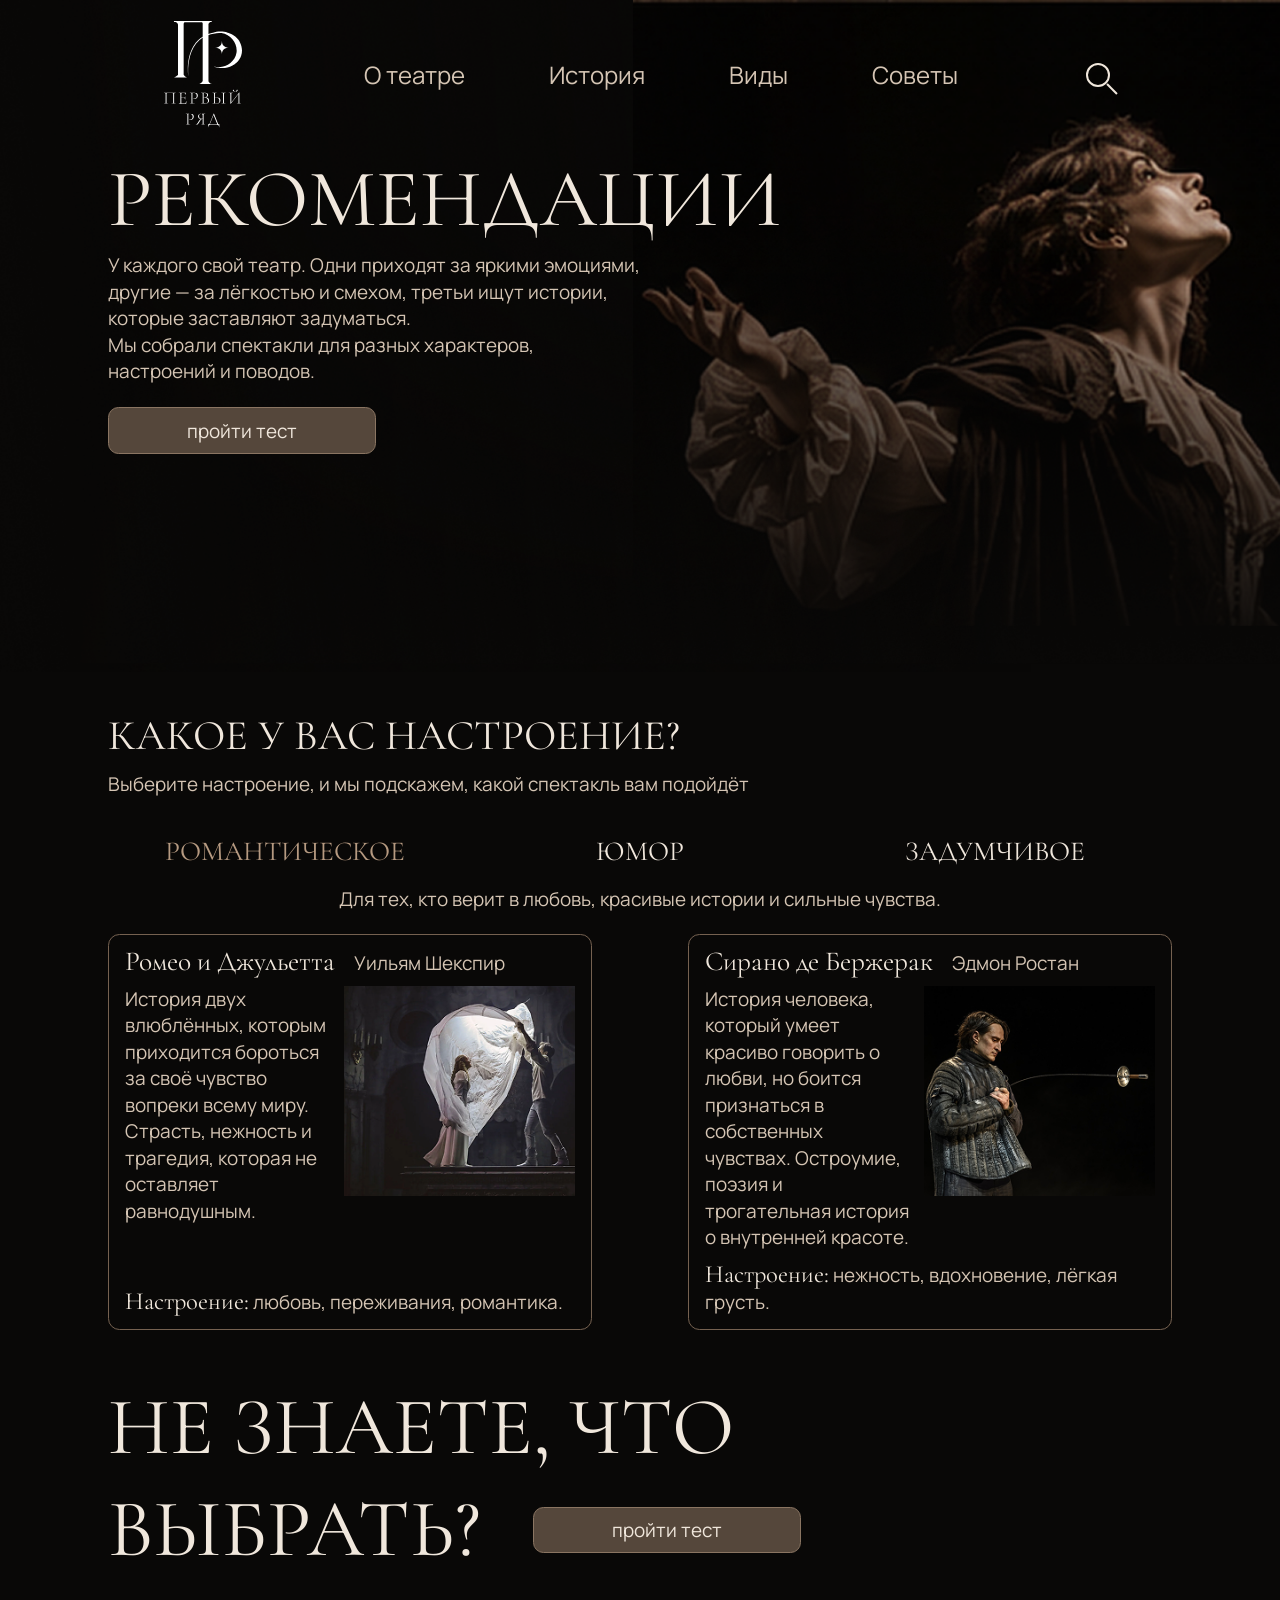
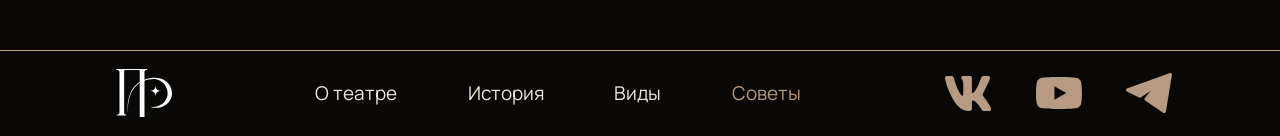
==== recommendations.html @ abefe56b "Первый коммит" ====
<!DOCTYPE html>
<html lang="ru">
<head>
    <meta charset="UTF-8">
    <meta name="viewport" content="width=device-width, initial-scale=1">
    <title>Рекомендации — Первый ряд</title>
    <link rel="stylesheet" href="style.css">
</head>
<body class="recommendations">
    <header class="header">
        <div class="container">

            <a href="index.html">
                <img src="images/logo.svg" alt="Первый ряд" class="logo">
            </a>

            <nav class="nav" id="site-nav" aria-label="Основная навигация">
                <a href="index.html#about">О театре</a>
                <a href="index.html#history">История</a>
                <a href="index.html#types">Виды</a>
                <a href="recommendations.html">Советы</a>
            </nav>

            <button class="search" type="button" aria-label="Поиск">
                <span class="search-icon"></span>
            </button>

        </div>
    </header>

    <main>
        <section class="rec-hero">
            <div class="rec-container">
                <h1>Рекомендации</h1>
                <p>У каждого свой театр. Одни приходят за яркими эмоциями, другие — за лёгкостью и смехом, третьи ищут истории, которые заставляют задуматься.<br>Мы собрали спектакли для разных характеров, настроений и поводов.</p>
                <span class="rec-button">пройти тест</span>
            </div>
        </section>

        <section class="rec-container rec-mood" id="mood">
            <h2>Какое у вас настроение?</h2>
            <p>Выберите настроение, и мы подскажем, какой спектакль вам подойдёт</p>
            <div class="rec-mood-buttons" role="group" aria-label="Настроение">
                <label>
                    <input class="rec-mood-input" type="radio" name="mood" id="mood-romance" checked>
                    <span>Романтическое</span>
                </label>
                <label>
                    <input class="rec-mood-input" type="radio" name="mood" id="mood-humor">
                    <span>Юмор</span>
                </label>
                <label>
                    <input class="rec-mood-input" type="radio" name="mood" id="mood-thoughtful">
                    <span>Задумчивое</span>
                </label>
            </div>
            <div class="rec-mood-panel" id="panel-romance">
                <p class="rec-mood-description">Для тех, кто верит в любовь, красивые истории и сильные чувства.</p>
                <div class="rec-cards">
                    <article class="rec-card">
                        <header><h3>Ромео и Джульетта</h3><span class="rec-author">Уильям Шекспир</span></header>
                        <div class="rec-card-body">
                            <p>История двух влюблённых, которым приходится бороться за своё чувство вопреки всему миру. Страсть, нежность и трагедия, которая не оставляет равнодушным.</p>
                            <img src="images/1.png" alt="">
                        </div>
                        <p class="rec-card-mood"><strong>Настроение:</strong> любовь, переживания, романтика.</p>
                    </article>
                    <article class="rec-card">
                        <header><h3>Сирано де Бержерак</h3><span class="rec-author">Эдмон Ростан</span></header>
                        <div class="rec-card-body">
                            <p>История человека, который умеет красиво говорить о любви, но боится признаться в собственных чувствах. Остроумие, поэзия и трогательная история о внутренней красоте.</p>
                            <img src="images/2.png" alt="">
                        </div>
                        <p class="rec-card-mood"><strong>Настроение:</strong> нежность, вдохновение, лёгкая грусть.</p>
                    </article>
                </div>
            </div>
            <div class="rec-mood-panel" id="panel-humor">
                <p class="rec-mood-description">Для тех, кто хочет от души посмеяться и провести лёгкий вечер.</p>
                <div class="rec-cards">
                    <article class="rec-card">
                        <header><h3>Ревизор</h3><span class="rec-author">Николай Гоголь</span></header>
                        <div class="rec-card-body">
                            <p>Городские чиновники принимают случайного гостя за важного проверяющего. Попытки скрыть беспорядок только добавляют путаницы.</p>
                            <img src="images/3.png" alt="">
                        </div>
                        <p class="rec-card-mood"><strong>Настроение:</strong> сатира, суета, веселье.</p>
                    </article>
                    <article class="rec-card">
                        <header><h3>Слуга двух господ</h3><span class="rec-author">Карло Гольдони</span></header>
                        <div class="rec-card-body">
                            <p>Находчивый Труффальдино нанимается сразу к двум хозяевам и делает всё, чтобы они об этом не узнали.</p>
                            <img src="images/4.png" alt="">
                        </div>
                        <p class="rec-card-mood"><strong>Настроение:</strong> лёгкость, азарт, смех.</p>
                    </article>
                </div>
            </div>
            <div class="rec-mood-panel" id="panel-thoughtful">
                <p class="rec-mood-description">Для тех, кому хочется подумать о выборе, переменах и времени.</p>
                <div class="rec-cards">
                    <article class="rec-card">
                        <header><h3>Вишнёвый сад</h3><span class="rec-author">Антон Чехов</span></header>
                        <div class="rec-card-body">
                            <p>Семья рискует потерять родовое имение. Пока одни держатся за воспоминания, другие уже строят планы на будущее.</p>
                            <img src="images/5.png" alt="">
                        </div>
                        <p class="rec-card-mood"><strong>Настроение:</strong> ностальгия, перемены, размышления.</p>
                    </article>
                    <article class="rec-card">
                        <header><h3>Гамлет</h3><span class="rec-author">Уильям Шекспир</span></header>
                        <div class="rec-card-body">
                            <p>Датский принц пытается разобраться в смерти отца и решить, как поступить с правдой, которая меняет его жизнь.</p>
                            <img src="images/6.png" alt="">
                        </div>
                        <p class="rec-card-mood"><strong>Настроение:</strong> сомнение, напряжение, размышления.</p>
                    </article>
                </div>
            </div>
        </section>

        <section class="rec-container rec-cta">
            <h2>Не знаете, что<br> выбрать?</h2>
            <p>Расскажите нам о своём настроении, а мы поможем найти спектакль, который сделает ваш вечер особенным.</p>
            <span class="rec-button">пройти тест</span>
        </section>
    </main>

    <footer class="rec-footer">
        <div class="rec-container">
            <a href="index.html" class="rec-footer-logo"><img src="images/logo.svg" alt="Первый ряд"></a>
            <nav class="rec-nav" aria-label="Навигация в подвале">
                <a href="index.html#about">О театре</a>
                <a href="index.html#history">История</a>
                <a href="index.html#types">Виды</a>
                <a href="recommendations.html" aria-current="page">Советы</a>
            </nav>
            <div class="rec-socials">
                <a href="https://telegram.org/"><img src="images/telegram.svg" alt="Telegram"></a>
                <a href="https://vk.com/"><img src="images/vk.svg" alt="ВКонтакте"></a>
                <a href="https://youtube.com/"><img src="images/youtube.svg" alt="YouTube"></a>
            </div>
        </div>
    </footer>
</body>
</html>
---- style.css ----
@font-face {
    font-family: "Cormorant Garamond";
    src: url("fonts/CormorantGaramond-Regular.ttf");
    font-weight: 400;
}

@font-face {
    font-family: "Manrope";
    src: url("fonts/Manrope-Regular.ttf");
    font-weight: 300;
}

@font-face {
    font-family: "Manrope";
    src: url("fonts/Manrope-Regular.ttf");
    font-weight: 400;
}




:root {
    /* Цвета */
    --color-bg: #090807;
    --color-surface: #191512;
    --color-heading: #F0E7DC;
    --color-text: #D5C5B4;
    --color-muted: #B69A81;
    --color-border: #543729;
    --color-accent: #89634B;

    /* Шрифты */
    --font-heading: "Cormorant Garamond", serif;
    --font-main: "Manrope", sans-serif;
    --font-link: "Inter", sans-serif;

    /* Размеры текста */
    --font-size-hero: 96px;
    --font-size-heading: 48px;
    --font-size-text: 20px;
    --font-size-card: 16px;

    /* Отступы */
    --container-padding: 120px;
    --pacing-xs: 8px;
    --pacing-sm: 16px;
    --pacing-md: 24px;
    --pacing-lg: 32px;
    --pacing-xl: 48px;

    /* Скругления */
    --radius-button: 12px;
    --radius-card: 40px;
}




* {
    box-sizing: border-box;
}

body {
    margin: 0;
    padding-top: 11px;

    background-color: var(--color-bg);

    background-image: linear-gradient(
        to bottom,
        transparent 30%,
        var(--color-bg) 100%
    ), url("images/theatre.png");

    background-size: 100% 850px, 100% auto;
    background-position: center top;
    background-repeat: no-repeat;

    color: var(--color-text);
    font-family: var(--font-main);
    font-size: var(--font-size-text);
    font-weight: 300;
}

h1, h2, h3 {
    font-family: var(--font-heading);
    font-weight: 400;
    color: var(--color-heading);
    margin: 0;
}

h1 {
    font-size: var(--font-size-hero);
}

h2 {
    font-size: var(--font-size-heading);
    line-height: 1.1;
}

p {
    margin: 0;
    line-height: 1.4;
}

.container {
    max-width: 1440px;
    margin: 0 auto;
    padding-left: var(--container-padding);
    padding-right: var(--container-padding);
}



.header {
    max-width: 1172px;
    margin: 0 auto;
    padding: 10px 0;
    border-radius: 40px;
}

.header .container {
    display: flex;
    align-items: center;
    justify-content: space-between;
    padding: 0 110px;
    gap: 16px;
}

.logo {
    display: block;
    width: 78px;
    height: auto;
}




.nav {
    display: flex;
    align-items: center;
    gap: 84px;
}

.nav a {
    font-size: 24px;
    font-weight: 400;
    color: var(--color-text);
    text-decoration: none;
    transition: color 0.3s;
}

.nav a:hover {
    color: var(--color-muted);
}



.search {
    display: flex;
    align-items: center;
    justify-content: center;

    width: 36px;
    height: 36px;

    background: none;
    border: none;
    padding: 0;
    cursor: pointer;
}

.search-icon {
    display: block;
    width: 24px;
    height: 24px;
    border: 2px solid var(--color-heading);
    border-radius: 50%;
}

.search-icon::after {
    content: "";
    display: block;
    width: 14px;
    height: 2px;
    background-color: var(--color-heading);
    transform: translate(17px, 23px) rotate(45deg);
}




.hero-content {
    padding-top: 60px;
    padding-bottom: var(--pacing-xl);
}

.hero-content .container {
    display: flex;
    align-items: flex-start;
    justify-content: space-between;
    gap: 40px;
}



.hero-left {
    width: 55%;
}

.hero-left h1 {
    line-height: 1;
}

.hero-bottom {
    display: flex;
    align-items: center;
    gap: 20px;
}

.hero-title {
    font-family: var(--font-heading);
    font-size: var(--font-size-hero);
    color: var(--color-heading);
    font-weight: 400;
    line-height: 0.9;
}

.hero-bottom p {
    flex-shrink: 0;
}

.hero-bottom .btn {
    margin-left: 30px;
}




.hero-right,
.about-text {
    width: 41%;
    flex-shrink: 0;
}

.hero-right h2 {
    margin-bottom: var(--pacing-xs);
}


.btn {
    display: inline-flex;
    align-items: center;
    justify-content: center;

    width: 225px;
    height: 54px;
    flex-shrink: 0;

    background-color: rgba(182, 154, 129, 0.4);
    border: 1px solid var(--color-muted);
    border-radius: var(--radius-button);

    color: var(--color-heading);
    text-decoration: none;
    font-size: var(--font-size-text);

    transition: background-color 0.3s;
}

.btn:hover {
    background-color: var(--color-accent);
}



.about .container,
.importance .container {
    display: flex;
    align-items: center;
    justify-content: space-between;
    gap: 60px;
}

.about-text h2,
.importance-text h2 {
    margin-bottom: var(--pacing-sm);
}




.about {
    padding-bottom: var(--pacing-lg);
}

.about-img {
    display: block;
    width: 45%;
    height: auto;
}



.importance {
    padding-top: var(--pacing-xl);
    padding-bottom: var(--pacing-xl);
}

.importance-text {
    width: 50%;
}

.importance-img {
    display: block;
    width: 40%;
    height: auto;
}
.about .container,
.importance .container,
.history .container {
    display: flex;
    align-items: center;
    justify-content: space-between;
    gap: 60px;
}


.history {
    padding: var(--pacing-xl) 0;
}


.history-text {
    width: 41%;
}

.history-text h2,
.history-text p {
    margin-bottom: var(--pacing-sm);
}
/* Виды театра */

.types {
    padding: var(--pacing-xl) 0;
}

.types h2 {
    margin-bottom: var(--pacing-xl);
}

.types-cards {
    display: flex;
    flex-wrap: wrap;
    justify-content: space-between;
    row-gap: 40px;
}

.type-card {
    width: 46%;
    padding: 24px;
    border: 1px solid var(--color-muted);
    border-radius: var(--radius-card);
}

.type-card h3 {
    font-size: 40px;
    text-align: center;
    margin-bottom: var(--pacing-md);
}

.type-content {
    display: flex;
    justify-content: space-between;
    align-items: flex-start;
    gap: 16px;
}

.type-content p {
    width: 58%;
    font-size: var(--font-size-card);
}

.type-content img {
    width: 40%;
    height: auto;
}
/* Подвал сайта */

.footer {
    border-top: 1px solid var(--color-muted);
    padding: var(--pacing-md) 0;
}

.footer .container {
    display: flex;
    align-items: center;
    justify-content: space-between;
}

.footer-logo {
    width: 60px;
}

.footer-nav,
.socials {
    display: flex;
    align-items: center;
    gap: 40px;
}

.footer-nav a {
    color: var(--color-text);
    text-decoration: none;
    font-size: 24px;
}

.footer-nav a:hover {
    color: var(--color-muted);
}

.socials img {
    width: 44px;
    height: auto;
}

.recommendations {
    --rec-gutter: clamp(22px, 8.4vw, 120px);
    --rec-copy: clamp(10px, 1.48vw, 19px);
    background: var(--color-bg) url("images/recommendations-hero.png") center top / 100% auto no-repeat;
    font-size: var(--rec-copy);
}

.rec-container {
    width: min(100% - 2 * var(--rec-gutter), 1200px);
    margin-inline: auto;
}

.rec-footer .rec-container {
    display: flex;
    align-items: center;
    justify-content: space-between;
    gap: 18px;
}

.rec-nav,
.rec-socials {
    display: flex;
    align-items: center;
    gap: clamp(15px, 5.5vw, 78px);
}

.rec-nav a {
    color: var(--color-heading);
    text-decoration: none;
}

.rec-nav a:hover,
.rec-nav a[aria-current] {
    color: var(--color-muted);
}

.rec-socials {
    gap: clamp(14px, 3.5vw, 50px);
}

.rec-socials img {
    display: block;
    width: clamp(20px, 3.6vw, 48px);
}

.rec-hero {
    min-height: clamp(290px, 44vw, 630px);
    padding-block: clamp(6px, 1.4vw, 20px) 40px;
}

.rec-hero h1,
.rec-cta h2 {
    font-size: clamp(31px, 6.35vw, 92px);
    line-height: 1.08;
    text-transform: uppercase;
}

.rec-hero p {
    max-width: 50%;
    margin-block: .45em 1.2em;
}

.rec-button {
    display: inline-flex;
    justify-content: center;
    min-width: clamp(138px, 21vw, 295px);
    padding: .48em 1.2em;
    color: var(--color-heading);
    font: inherit;
    background: #55473b;
    border: 1px solid #8a7562;
    border-radius: .55em;
}

.rec-mood {
    padding-top: .6em;
    scroll-margin: 1rem;
}

.rec-mood h2 {
    margin-bottom: .28em;
    font-size: clamp(23px, 3.3vw, 48px);
    text-transform: uppercase;
}

.rec-mood-buttons {
    display: grid;
    grid-template-columns: repeat(3, 1fr);
    margin-block: 1.65em .55em;
}

.rec-mood-input {
    position: absolute;
    inset: 0;
    width: 100%;
    height: 100%;
    margin: 0;
    opacity: 0;
    cursor: pointer;
}

.rec-mood-buttons label {
    position: relative;
    padding: .25em 0;
    color: var(--color-heading);
    font: 400 clamp(12px, 2.15vw, 31px) var(--font-heading);
    text-align: center;
    text-transform: uppercase;
    cursor: pointer;
}

.rec-mood-buttons label:hover,
.rec-mood-input:checked + span {
    color: var(--color-muted);
}

.rec-mood-buttons label:has(:focus-visible) {
    outline: 2px solid var(--color-muted);
}

.rec-mood-panel {
    display: none;
}

.rec-mood:has(#mood-romance:checked) #panel-romance,
.rec-mood:has(#mood-humor:checked) #panel-humor,
.rec-mood:has(#mood-thoughtful:checked) #panel-thoughtful {
    display: block;
}

.rec-mood-description {
    margin-bottom: 1.15em;
    text-align: center;
}

.rec-cards {
    display: grid;
    grid-template-columns: repeat(2, minmax(0, 1fr));
    gap: 9%;
}

.rec-card {
    display: grid;
    grid-template-rows: auto 1fr auto;
    gap: .45em;
    padding: .7em .85em;
    border: 1px solid #756150;
    border-radius: .6em;
}

.rec-card header {
    display: flex;
    flex-wrap: wrap;
    align-items: baseline;
    gap: 0 1em;
}

.rec-card h3 {
    font-size: 1.45em;
    line-height: 1.05;
}

.rec-card-body {
    display: grid;
    grid-template-columns: .9fr 1fr;
    gap: .6em;
}

.rec-card-body img {
    width: 100%;
    aspect-ratio: 1.1;
    object-fit: cover;
}

.rec-card-mood strong {
    font: 400 1.3em var(--font-heading);
    color: var(--color-heading);
}

.rec-cta {
    display: grid;
    grid-template-columns: 36% 1fr;
    grid-template-rows: repeat(2, 1fr);
    column-gap: 2.2em;
    padding-block: 2.5em 3.65em;
}

.rec-cta h2 {
    grid-column: 1 / -1;
    grid-row: 1 / 3;
    line-height: 1.25;
}

.rec-cta .rec-button {
    grid-column: 2;
    grid-row: 2;
    align-self: center;
    justify-self: start;
}

.rec-footer {
    padding-block: 1em;
    border-top: 1px solid var(--color-muted);
}

.rec-footer-logo {
    display: block;
    width: clamp(32px, 5vw, 70px);
    height: clamp(24px, 3.7vw, 52px);
    overflow: hidden;
}

.rec-footer-logo img {
    width: 100%;
    display: block;
}

.home-cta,
.rec-cta p {
    display: none;
}

@media (max-width: 1199px) {
    :root {
        --container-padding: 40px;
        --font-size-hero: 76px;
        --font-size-heading: 34px;
        --font-size-text: 16px;
        --font-size-card: 14px;
        --radius-card: 20px;
    }

    body {
        padding-top: 0;
        background-size: 100% 620px, auto 620px;
    }

    p {
        line-height: 1.5;
    }

    .header {
        padding: 0;
    }

    .header .container {
        min-height: 90px;
        padding-inline: var(--container-padding);
        gap: 20px;
    }

    .logo {
        width: 54px;
    }

    .nav {
        gap: clamp(18px, 4.5vw, 54px);
    }

    .nav a,
    .footer-nav a,
    .rec-nav a {
        font-size: 14px;
    }

    .search {
        flex: 0 0 36px;
    }

    .search-icon {
        width: 18px;
        height: 18px;
        border-width: 1px;
    }

    .search-icon::after {
        width: 10px;
        height: 1px;
        transform: translate(12px, 16px) rotate(45deg);
    }

    .hero-content {
        padding-block: 40px;
    }

    .hero-content .container,
    .hero-bottom {
        display: grid;
        gap: 32px;
    }

    .hero-bottom {
        gap: 8px;
    }

    .hero-bottom br {
        display: none;
    }

    .hero-bottom .btn {
        margin: 24px 0 0;
    }

    .hero-left,
    .hero-right,
    .about-text,
    .importance-text,
    .history-text {
        width: auto;
    }

    .hero-title {
        line-height: 1;
    }

    .btn {
        width: min(204px, 100%);
        height: 48px;
    }

    .about,
    .importance,
    .history,
    .types {
        padding-block: 28px;
    }

    .about {
        padding-top: 40px;
    }

    .about .container,
    .importance .container,
    .history .container {
        display: grid;
        grid-template-columns: minmax(0, 44fr) minmax(0, 52fr);
        align-items: start;
        gap: 24px;
    }

    .importance .container {
        grid-template-columns: repeat(2, minmax(0, 1fr));
        row-gap: 20px;
    }

    .importance-text {
        display: contents;
    }

    .importance-text h2 {
        grid-column: 1 / -1;
        margin: 0;
    }

    .about-img,
    .importance-img,
    .history-img {
        display: block;
        width: 100%;
    }

    .importance-img {
        aspect-ratio: 320 / 245;
        object-fit: cover;
    }

    .types h2 {
        margin-bottom: 24px;
    }

    .types-cards {
        display: grid;
        grid-template-columns: repeat(2, minmax(0, 1fr));
        gap: 24px;
    }

    .type-card {
        width: auto;
        padding: 20px;
    }

    .type-card h3 {
        font-size: 28px;
        text-align: left;
        margin-bottom: 16px;
    }

    .type-content {
        display: grid;
        gap: 16px;
    }

    .type-content p,
    .type-content img {
        width: 100%;
    }

    .type-content img {
        order: -1;
        aspect-ratio: 280 / 168;
        object-fit: cover;
    }

    .home-cta {
        display: block;
        padding-block: 48px;
    }

    .home-cta .container {
        display: grid;
        justify-items: start;
        gap: 24px;
    }

    .home-cta h2,
    .rec-cta h2 {
        font-size: 52px;
        line-height: 1.1;
    }

    .footer,
    .rec-footer {
        padding-block: 32px;
    }

    .footer .container,
    .rec-footer .rec-container {
        display: grid;
        grid-template-columns: auto 1fr;
        gap: 24px 12px;
    }

    .footer-logo,
    .rec-footer-logo {
        display: block;
        width: 36px;
        height: 36px;
        overflow: hidden;
    }

    .footer-nav,
    .rec-nav {
        grid-row: 2;
        grid-column: 1 / -1;
        justify-content: space-between;
        gap: 8px;
    }

    .socials,
    .rec-socials {
        justify-self: end;
        gap: 24px;
    }

    .socials img,
    .rec-socials img {
        display: block;
        width: 28px;
    }

    .recommendations {
        --rec-gutter: var(--container-padding);
        --rec-copy: 16px;
        --rec-background-height: clamp(460px, 71vw, 640px);
        background:
            linear-gradient(to bottom, transparent 56%, var(--color-bg)) center top / 100% var(--rec-background-height) no-repeat,
            linear-gradient(to right, var(--color-bg) 35%, transparent 82%) center top / 100% var(--rec-background-height) no-repeat,
            var(--color-bg) url("images/recommendations-hero-tablet.png") right top / auto var(--rec-background-height) no-repeat;
    }

    .rec-hero {
        min-height: calc(var(--rec-background-height) - 90px);
        padding-block: 40px 56px;
    }

    .rec-hero .rec-container {
        display: grid;
        justify-items: start;
        gap: 24px;
    }

    .rec-hero h1 {
        font-size: clamp(44px, 8vw, 60px);
    }

    .rec-hero p {
        max-width: min(52%, 390px);
        margin: 0;
    }

    .rec-button {
        align-items: center;
        justify-self: start;
        width: min(220px, 100%);
        min-height: 48px;
    }

    .rec-mood {
        padding-block: 40px;
    }

    .rec-mood h2 {
        margin-bottom: 24px;
        font-size: 36px;
    }

    .rec-mood-buttons {
        grid-template-columns: 1.25fr .65fr 1.15fr;
        gap: 12px;
        margin-block: 24px;
    }

    .rec-mood-buttons label {
        padding-bottom: 8px;
        border-bottom: 1px solid transparent;
        font-size: clamp(15px, 3.2vw, 24px);
    }

    .rec-mood-buttons label:has(:checked) {
        border-color: var(--color-muted);
    }

    .rec-mood-input:checked + span {
        color: var(--color-heading);
    }

    .rec-mood-description {
        margin-bottom: 24px;
        text-align: left;
        font-size: 14px;
    }

    .rec-cards {
        gap: 24px;
    }

    .rec-card {
        grid-template-rows: auto 1fr auto;
        gap: 12px;
        padding: 20px;
        border-radius: 16px;
    }

    .rec-card header,
    .rec-card-body {
        display: grid;
        grid-template-columns: minmax(0, 1fr);
        align-content: start;
        gap: 12px;
    }

    .rec-card h3 {
        font-size: 28px;
    }

    .rec-card-body img {
        order: -1;
        aspect-ratio: 280 / 226;
    }

    .rec-author,
    .rec-card-mood {
        font-size: 14px;
    }

    .rec-card-mood strong {
        font-size: 1em;
    }

    .rec-cta {
        display: flex;
        flex-direction: column;
        align-items: flex-start;
        gap: 24px;
        padding-block: 40px 48px;
    }

    .rec-cta br {
        display: none;
    }

    .rec-cta p {
        display: block;
    }

    .rec-cta .rec-button {
        align-self: flex-start;
    }
}

@media (max-width: 599px) {
    :root {
        --container-padding: 24px;
        --font-size-hero: 60px;
        --font-size-heading: 30px;
    }

    .header .container {
        min-height: 76px;
        padding-inline: clamp(12px, 4.5vw, 24px);
        gap: 8px;
    }

    .logo {
        width: clamp(34px, 10vw, 48px);
    }

    .nav {
        gap: clamp(7px, 2.3vw, 18px);
    }

    .nav a {
        font-size: clamp(11px, 3vw, 14px);
        white-space: nowrap;
    }

    .search {
        flex: 0 0 28px;
    }

    .importance-img {
        display: none;
    }

    .hero-content {
        padding-block: 24px;
    }

    .about {
        padding-top: 24px;
    }

    .about .container,
    .importance .container,
    .history .container,
    .types-cards,
    .rec-cards {
        grid-template-columns: minmax(0, 1fr);
    }

    .about-img {
        aspect-ratio: 345 / 198;
        object-fit: contain;
    }

    .home-cta h2,
    .rec-cta h2 {
        font-size: clamp(36px, 10vw, 44px);
    }

    .footer,
    .rec-footer {
        padding-block: 20px;
    }

    .socials,
    .rec-socials {
        gap: 20px;
    }

    .recommendations {
        --rec-background-height: 490px;
        background:
            linear-gradient(to bottom, transparent 28%, var(--color-bg) 100%) center top / 100% var(--rec-background-height) no-repeat,
            linear-gradient(90deg, rgb(9 8 7 / 78%), rgb(9 8 7 / 42%)) center top / 100% var(--rec-background-height) no-repeat,
            var(--color-bg) url("images/recommendations-hero-mobile.png") 66% top / auto var(--rec-background-height) no-repeat;
    }

    .rec-hero {
        min-height: calc(var(--rec-background-height) - 76px);
        padding-block: 32px 48px;
    }

    .rec-hero h1 {
        font-size: clamp(28px, 8.6vw, 42px);
    }

    .rec-hero p {
        max-width: 36ch;
    }

    .rec-mood h2 {
        font-size: 30px;
        max-width: 14ch;
    }

    .rec-mood-buttons {
        gap: 6px;
    }

    .rec-mood-buttons label {
        font-size: clamp(10px, 3.75vw, 17px);
    }
}
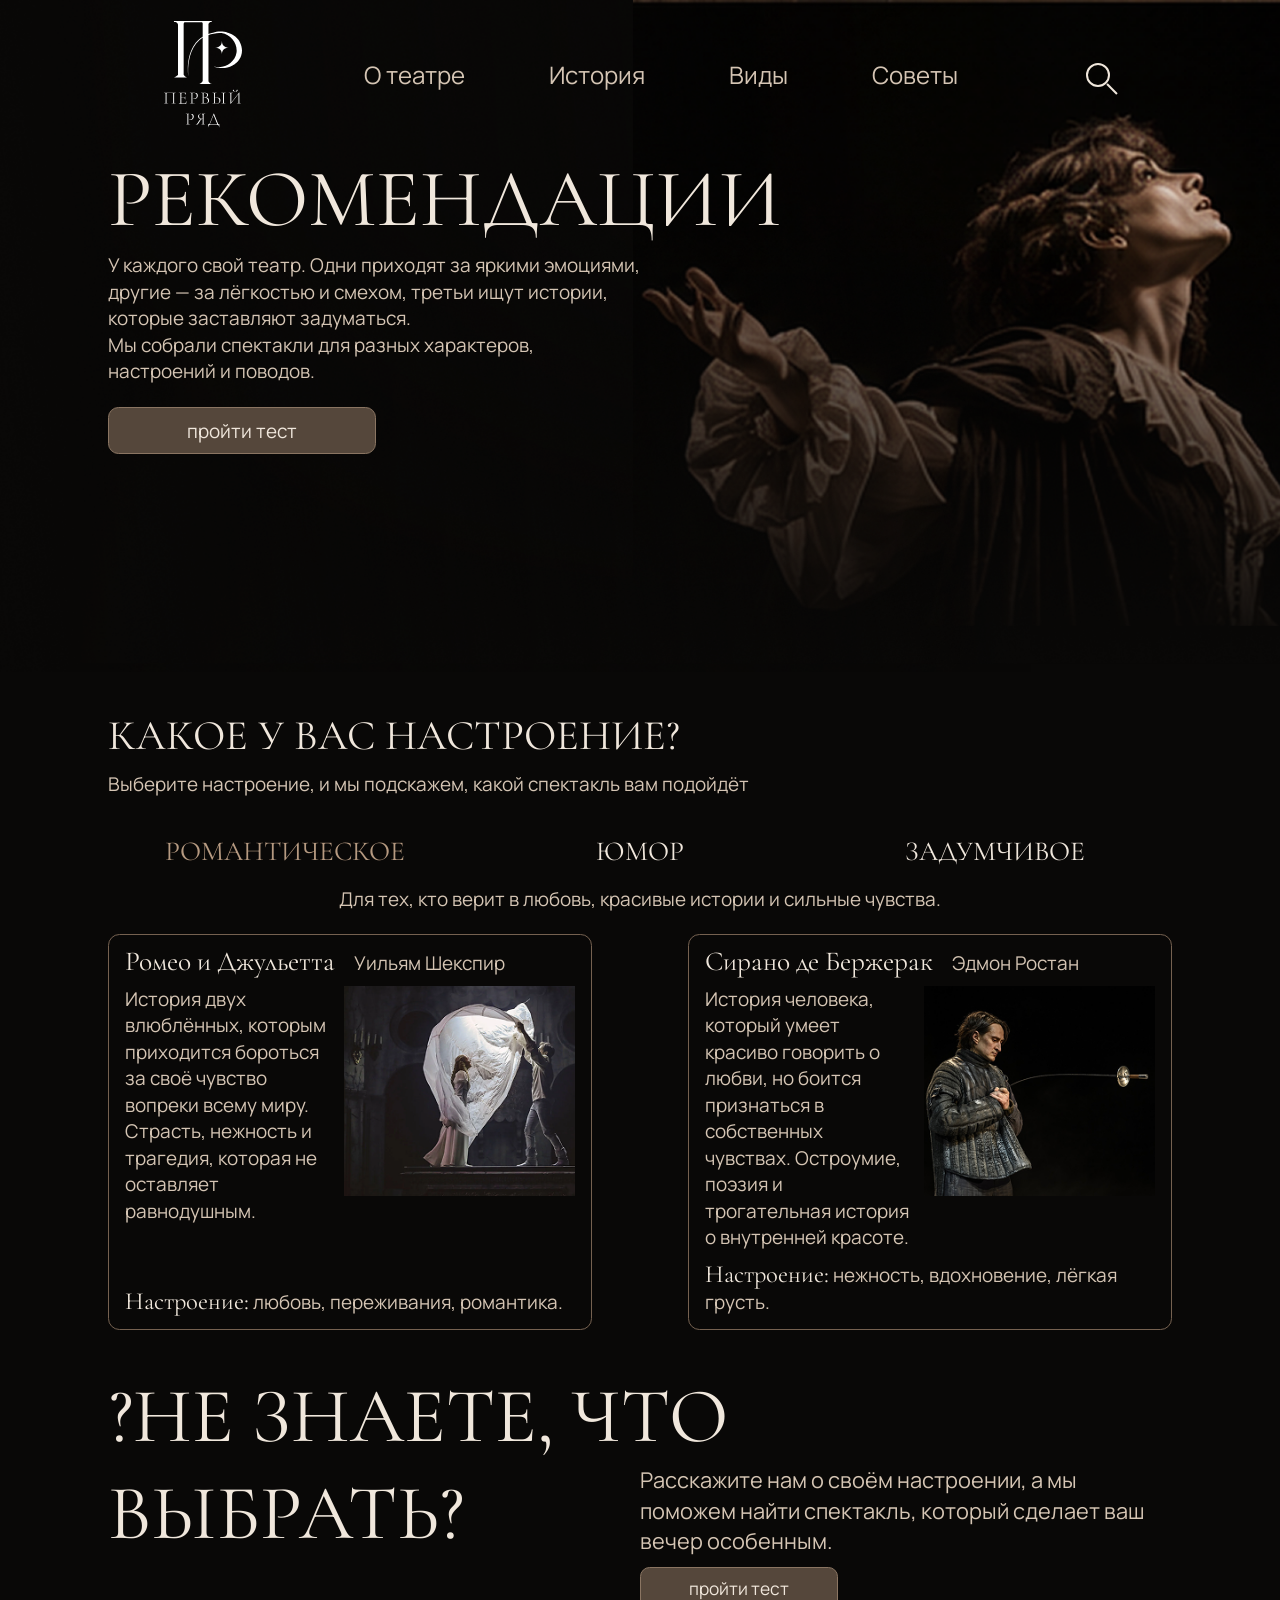
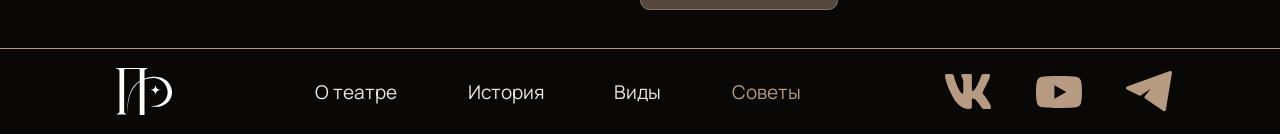
==== commit a0700f59: "Update theatre call to action and button styles" ====
--- a/recommendations.html
+++ b/recommendations.html
@@ -119,10 +119,12 @@
             </div>
         </section>
 
-        <section class="rec-container rec-cta">
-            <h2>Не знаете, что<br> выбрать?</h2>
-            <p>Расскажите нам о своём настроении, а мы поможем найти спектакль, который сделает ваш вечер особенным.</p>
-            <span class="rec-button">пройти тест</span>
+        <section class="theatre-cta">
+            <h2>?НЕ  ЗНАЕТЕ, ЧТО <br>ВЫБРАТЬ?</h2>
+            <div class="theatre-cta-copy">
+                <p>Расскажите нам о своём настроении, а мы поможем найти спектакль, который сделает ваш вечер особенным.</p>
+                <a class="rec-button" href="#mood">пройти тест</a>
+            </div>
         </section>
     </main>
 
--- a/style.css
+++ b/style.css
@@ -176,7 +176,8 @@
     display: block;
     width: 24px;
     height: 24px;
-    border: 2px solid var(--color-heading);
+    color: var(--color-heading);
+    border: 2px solid currentColor;
     border-radius: 50%;
 }
 
@@ -185,7 +186,7 @@
     display: block;
     width: 14px;
     height: 2px;
-    background-color: var(--color-heading);
+    background-color: currentColor;
     transform: translate(17px, 23px) rotate(45deg);
 }
 
@@ -266,12 +267,37 @@
     color: var(--color-heading);
     text-decoration: none;
     font-size: var(--font-size-text);
-
-    transition: background-color 0.3s;
-}
-
-.btn:hover {
+}
+
+.btn,
+.rec-button,
+.rec-mood-buttons label {
+    cursor: pointer;
+}
+
+.btn,
+.rec-button,
+.search-icon,
+.rec-mood-buttons label {
+    transition: background-color .25s ease, color .25s ease;
+}
+
+.btn:is(:hover, :focus-visible),
+.rec-button:is(:hover, :focus-visible) {
     background-color: var(--color-accent);
+}
+
+.search:is(:hover, :focus-visible) .search-icon {
+    color: var(--color-muted);
+}
+
+@media (prefers-reduced-motion: reduce) {
+    .btn,
+    .rec-button,
+    .search-icon,
+    .rec-mood-buttons label {
+        transition: none;
+    }
 }
 
 
@@ -341,7 +367,7 @@
 .history-text p {
     margin-bottom: var(--pacing-sm);
 }
-/* Виды театра */
+
 
 .types {
     padding: var(--pacing-xl) 0;
@@ -476,8 +502,7 @@
     padding-block: clamp(6px, 1.4vw, 20px) 40px;
 }
 
-.rec-hero h1,
-.rec-cta h2 {
+.rec-hero h1 {
     font-size: clamp(31px, 6.35vw, 92px);
     line-height: 1.08;
     text-transform: uppercase;
@@ -495,6 +520,7 @@
     padding: .48em 1.2em;
     color: var(--color-heading);
     font: inherit;
+    text-decoration: none;
     background: #55473b;
     border: 1px solid #8a7562;
     border-radius: .55em;
@@ -605,27 +631,6 @@
     color: var(--color-heading);
 }
 
-.rec-cta {
-    display: grid;
-    grid-template-columns: 36% 1fr;
-    grid-template-rows: repeat(2, 1fr);
-    column-gap: 2.2em;
-    padding-block: 2.5em 3.65em;
-}
-
-.rec-cta h2 {
-    grid-column: 1 / -1;
-    grid-row: 1 / 3;
-    line-height: 1.25;
-}
-
-.rec-cta .rec-button {
-    grid-column: 2;
-    grid-row: 2;
-    align-self: center;
-    justify-self: start;
-}
-
 .rec-footer {
     padding-block: 1em;
     border-top: 1px solid var(--color-muted);
@@ -643,9 +648,48 @@
     display: block;
 }
 
-.home-cta,
-.rec-cta p {
-    display: none;
+.theatre-cta {
+    --cta-heading-size: clamp(38px, 6.05vw, 86px);
+    width: min(83.2%, 1200px);
+    margin-inline: auto;
+    display: grid;
+    grid-template-columns: 1fr 1fr;
+    grid-template-rows: calc(var(--cta-heading-size) * 1.25) auto;
+    padding-block: clamp(24px, 3vw, 48px);
+}
+
+.theatre-cta h2 {
+    grid-column: 1 / -1;
+    grid-row: 1 / 3;
+    font-size: var(--cta-heading-size);
+    line-height: 1.25;
+    text-transform: uppercase;
+}
+
+.theatre-cta-copy {
+    grid-column: 2;
+    grid-row: 2;
+    font-size: clamp(15px, 1.7vw, 22px);
+}
+
+.theatre-cta-copy .rec-button {
+    width: auto;
+    min-width: min(100%, clamp(154px, 15.5vw, 225px));
+    margin-top: .6em;
+    font-size: .8em;
+}
+
+@media (max-width: 799px) {
+    .theatre-cta {
+        grid-template-columns: 1fr;
+        grid-template-rows: auto;
+        gap: 16px;
+    }
+
+    .theatre-cta h2,
+    .theatre-cta-copy {
+        grid-area: auto;
+    }
 }
 
 @media (max-width: 1199px) {
@@ -829,23 +873,6 @@
         object-fit: cover;
     }
 
-    .home-cta {
-        display: block;
-        padding-block: 48px;
-    }
-
-    .home-cta .container {
-        display: grid;
-        justify-items: start;
-        gap: 24px;
-    }
-
-    .home-cta h2,
-    .rec-cta h2 {
-        font-size: 52px;
-        line-height: 1.1;
-    }
-
     .footer,
     .rec-footer {
         padding-block: 32px;
@@ -995,25 +1022,6 @@
         font-size: 1em;
     }
 
-    .rec-cta {
-        display: flex;
-        flex-direction: column;
-        align-items: flex-start;
-        gap: 24px;
-        padding-block: 40px 48px;
-    }
-
-    .rec-cta br {
-        display: none;
-    }
-
-    .rec-cta p {
-        display: block;
-    }
-
-    .rec-cta .rec-button {
-        align-self: flex-start;
-    }
 }
 
 @media (max-width: 599px) {
@@ -1071,11 +1079,6 @@
         object-fit: contain;
     }
 
-    .home-cta h2,
-    .rec-cta h2 {
-        font-size: clamp(36px, 10vw, 44px);
-    }
-
     .footer,
     .rec-footer {
         padding-block: 20px;
